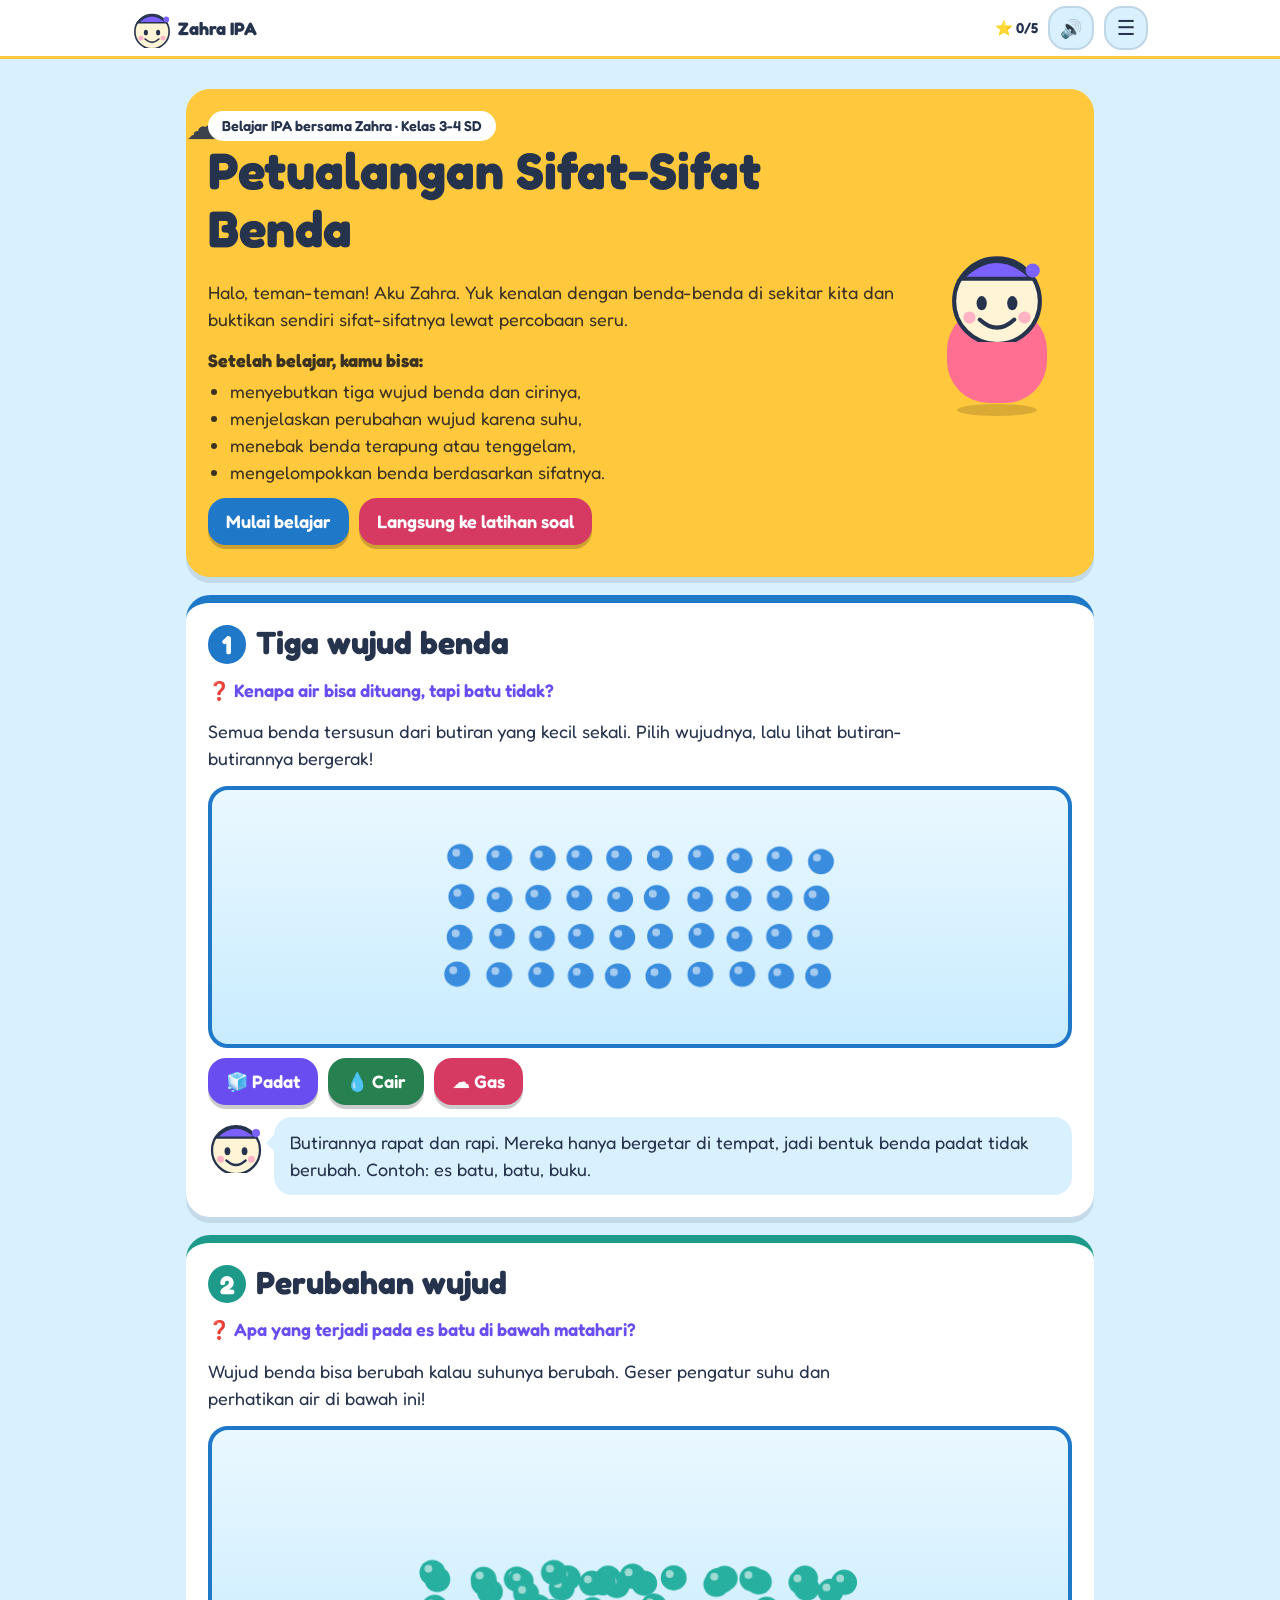
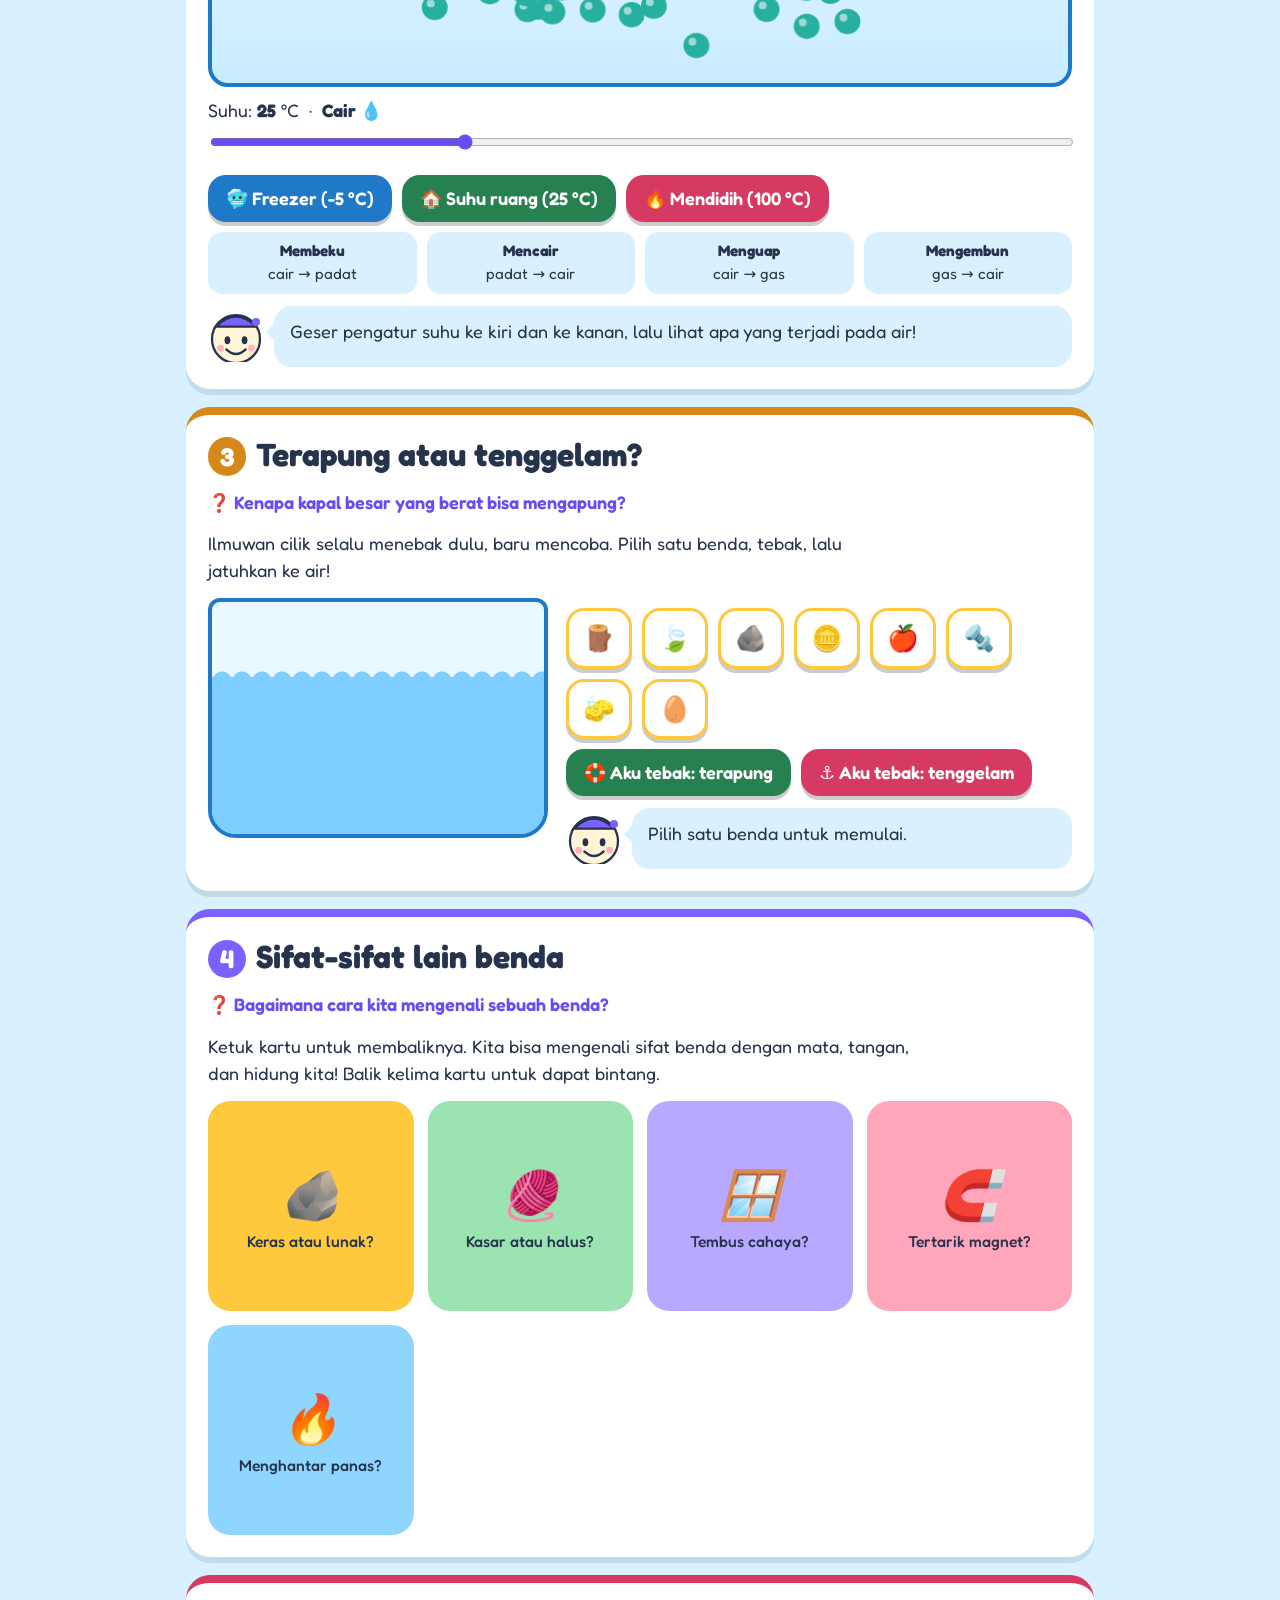
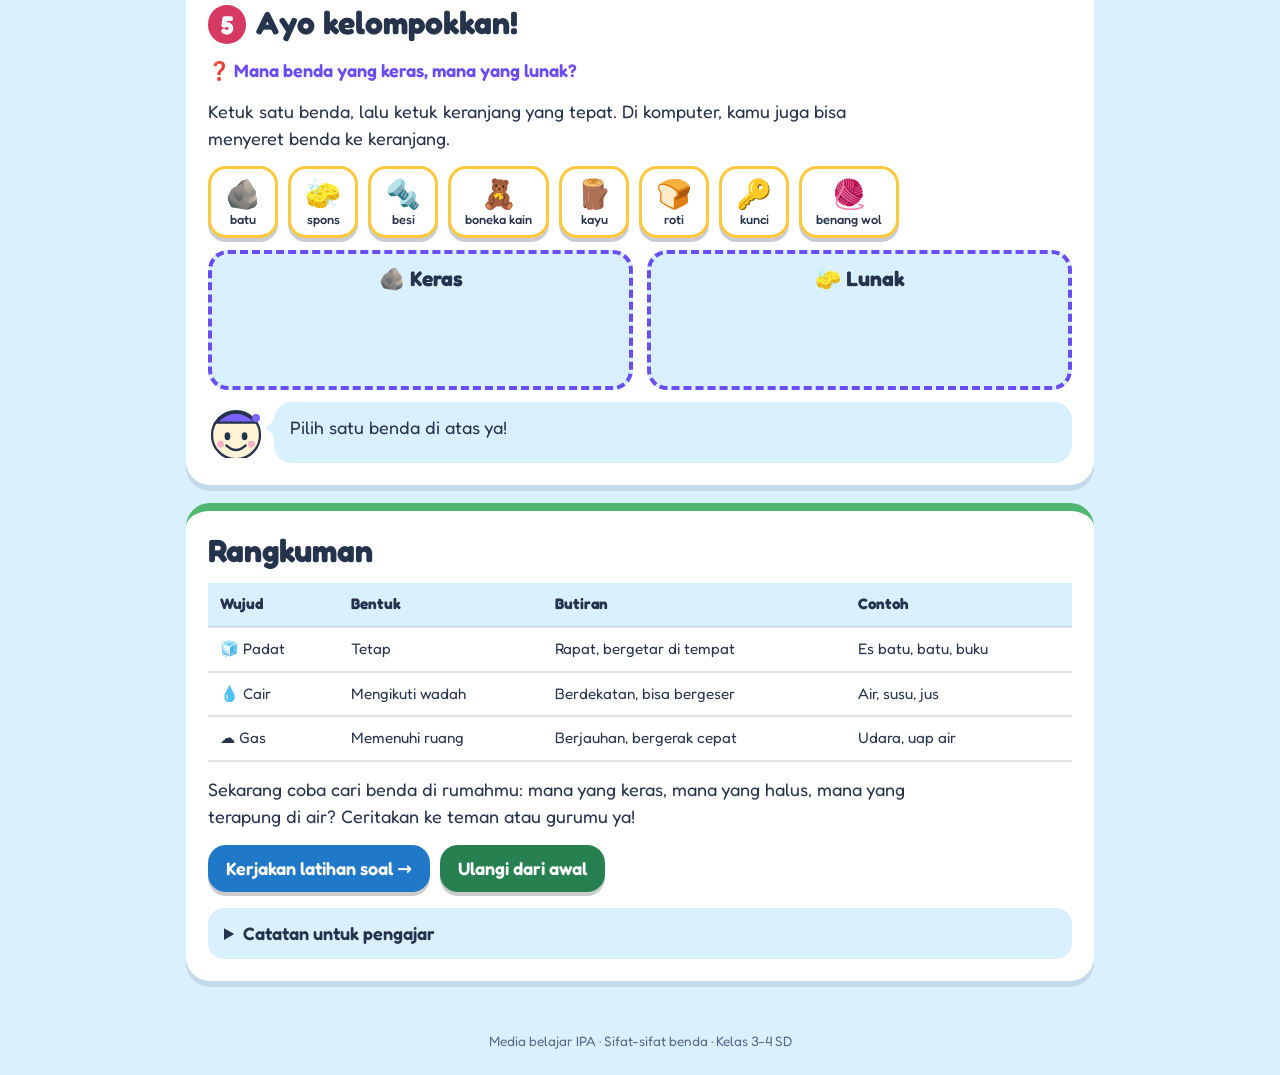
==== index.html @ 749238b2 "Add files via upload" ====
<!doctype html>
<html lang="id">
  <head>
    <meta charset="utf-8" />
    <meta
      name="viewport"
      content="width=device-width, initial-scale=1, viewport-fit=cover"
    />
    <title>Sifat-Sifat Benda | Belajar IPA Kelas 3-4 SD</title>
    <meta
      name="description"
      content="Media belajar interaktif IPA kelas 3-4 SD: wujud benda, perubahan wujud, terapung dan tenggelam, serta sifat-sifat benda."
    />
    <link
      href="https://fonts.googleapis.com/css2?family=Fredoka:wght@400;500;600;700&display=swap"
      rel="stylesheet"
    />
    <link rel="stylesheet" href="style.css" />
  </head>
  <body data-page="materi">
    <main id="isi">
      <section class="hero">
        <span class="cloud" style="top: 8px">☁️</span>
        <div class="herotext">
          <span class="tag">Belajar IPA bersama Zahra · Kelas 3-4 SD</span>
          <h1>Petualangan Sifat-Sifat Benda</h1>
          <p>
            Halo, teman-teman! Aku Zahra. Yuk kenalan dengan benda-benda di
            sekitar kita dan buktikan sendiri sifat-sifatnya lewat percobaan
            seru.
          </p>
          <p class="goal"><b>Setelah belajar, kamu bisa:</b></p>
          <ul class="goal">
            <li>menyebutkan tiga wujud benda dan cirinya,</li>
            <li>menjelaskan perubahan wujud karena suhu,</li>
            <li>menebak benda terapung atau tenggelam,</li>
            <li>mengelompokkan benda berdasarkan sifatnya.</li>
          </ul>
          <div class="btns">
            <button onclick="go('wujud')">Mulai belajar</button>
            <a class="btn alt2" href="latihan.html">Langsung ke latihan soal</a>
          </div>
        </div>
        <svg class="mascot" viewBox="0 0 150 170" aria-label="Maskot Zahra">
          <ellipse cx="75" cy="162" rx="40" ry="6" fill="rgba(0,0,0,.15)" />
          <rect x="25" y="60" width="100" height="95" rx="42" fill="#ff6f91" />
          <use href="#zahra" x="25" y="-6" width="100" height="100" />
        </svg>
      </section>

      <section id="wujud" style="--a: #1f78c8">
        <h2><span class="no">1</span>Tiga wujud benda</h2>
        <p class="ask">❓ Kenapa air bisa dituang, tapi batu tidak?</p>
        <p>
          Semua benda tersusun dari butiran yang kecil sekali. Pilih wujudnya,
          lalu lihat butiran-butirannya bergerak!
        </p>
        <canvas
          id="cv"
          width="860"
          height="260"
          role="img"
          aria-label="Animasi partikel benda padat, cair, dan gas"
        ></canvas>
        <div class="btns" id="modes">
          <button data-m="padat" class="on">🧊 Padat</button>
          <button data-m="cair" class="alt">💧 Cair</button>
          <button data-m="gas" class="alt2">☁️ Gas</button>
        </div>
        <div class="zahra">
          <svg class="zv" aria-hidden="true"><use href="#zahra" /></svg>
          <div class="bubble" id="sayW" aria-live="polite"></div>
        </div>
      </section>

      <section id="ubah" style="--a: #1d9a8a">
        <h2><span class="no">2</span>Perubahan wujud</h2>
        <p class="ask">❓ Apa yang terjadi pada es batu di bawah matahari?</p>
        <p>
          Wujud benda bisa berubah kalau suhunya berubah. Geser pengatur suhu
          dan perhatikan air di bawah ini!
        </p>
        <canvas
          id="cv2"
          width="860"
          height="260"
          role="img"
          aria-label="Animasi partikel air pada suhu yang berbeda"
        ></canvas>
        <div class="temp">
          <label for="temp"
            >Suhu: <b id="tv">25</b> °C &nbsp;·&nbsp;
            <b id="tstate">Cair 💧</b></label
          >
          <input type="range" id="temp" min="-10" max="110" value="25" />
          <div class="btns" id="tq">
            <button data-t="-5">🥶 Freezer (-5 °C)</button>
            <button data-t="25" class="alt">🏠 Suhu ruang (25 °C)</button>
            <button data-t="100" class="alt2">🔥 Mendidih (100 °C)</button>
          </div>
        </div>
        <div class="chips">
          <div><b>Membeku</b><br />cair → padat</div>
          <div><b>Mencair</b><br />padat → cair</div>
          <div><b>Menguap</b><br />cair → gas</div>
          <div><b>Mengembun</b><br />gas → cair</div>
        </div>
        <div class="zahra">
          <svg class="zv" aria-hidden="true"><use href="#zahra" /></svg>
          <div class="bubble" id="sayU" aria-live="polite"></div>
        </div>
      </section>

      <section id="apung" style="--a: #d6891a">
        <h2><span class="no">3</span>Terapung atau tenggelam?</h2>
        <p class="ask">❓ Kenapa kapal besar yang berat bisa mengapung?</p>
        <p>
          Ilmuwan cilik selalu menebak dulu, baru mencoba. Pilih satu benda,
          tebak, lalu jatuhkan ke air!
        </p>
        <div class="lab">
          <div class="tank" id="tank"><div class="water"></div></div>
          <div>
            <div class="btns items" id="items"></div>
            <div class="btns" id="pred" hidden>
              <button class="alt" data-p="apung">🛟 Aku tebak: terapung</button>
              <button class="alt2" data-p="tenggelam">
                ⚓ Aku tebak: tenggelam
              </button>
            </div>
            <div class="zahra">
              <svg class="zv" aria-hidden="true"><use href="#zahra" /></svg>
              <div class="bubble" id="sayA" aria-live="polite">
                Pilih satu benda untuk memulai.
              </div>
            </div>
          </div>
        </div>
      </section>

      <section id="sifat" style="--a: #7b61ff">
        <h2><span class="no">4</span>Sifat-sifat lain benda</h2>
        <p class="ask">❓ Bagaimana cara kita mengenali sebuah benda?</p>
        <p>
          Ketuk kartu untuk membaliknya. Kita bisa mengenali sifat benda dengan
          mata, tangan, dan hidung kita! Balik kelima kartu untuk dapat
          bintang.
        </p>
        <div class="cards">
          <button class="flip" style="--c: #ffc83d" aria-pressed="false">
            <span class="f"><i class="big">🪨</i>Keras atau lunak?</span
            ><span class="b"
              >Benda keras sulit ditekan (batu, besi). Benda lunak mudah berubah
              bentuk (spons, plastisin).</span
            >
          </button>
          <button class="flip" style="--c: #9be3b0" aria-pressed="false">
            <span class="f"><i class="big">🧶</i>Kasar atau halus?</span
            ><span class="b"
              >Rasakan permukaannya dengan tangan. Amplas terasa kasar, sutra
              terasa halus.</span
            >
          </button>
          <button class="flip" style="--c: #b9a8ff" aria-pressed="false">
            <span class="f"><i class="big">🪟</i>Tembus cahaya?</span
            ><span class="b"
              >Kaca bening tembus cahaya. Kayu dan kardus tidak tembus
              cahaya.</span
            >
          </button>
          <button class="flip" style="--c: #ffa6bb" aria-pressed="false">
            <span class="f"><i class="big">🧲</i>Tertarik magnet?</span
            ><span class="b"
              >Paku besi dan klip kertas ditarik magnet. Kayu, plastik, dan karet
              tidak. Tidak semua logam ditarik magnet!</span
            >
          </button>
          <button class="flip" style="--c: #8fd6ff" aria-pressed="false">
            <span class="f"><i class="big">🔥</i>Menghantar panas?</span
            ><span class="b"
              >Sendok logam cepat panas di air hangat. Sendok kayu jauh lebih
              lambat.</span
            >
          </button>
        </div>
      </section>

      <section id="kelompok" style="--a: #d63a63">
        <h2><span class="no">5</span>Ayo kelompokkan!</h2>
        <p class="ask">❓ Mana benda yang keras, mana yang lunak?</p>
        <p>
          Ketuk satu benda, lalu ketuk keranjang yang tepat. Di komputer, kamu
          juga bisa menyeret benda ke keranjang.
        </p>
        <div class="btns pool" id="pool" aria-label="Benda yang dikelompokkan"></div>
        <div class="buckets">
          <div
            class="bucket"
            id="b-keras"
            tabindex="0"
            role="button"
            aria-label="Keranjang benda keras"
          >
            <h3>🪨 Keras</h3>
            <div class="list"></div>
          </div>
          <div
            class="bucket"
            id="b-lunak"
            tabindex="0"
            role="button"
            aria-label="Keranjang benda lunak"
          >
            <h3>🧽 Lunak</h3>
            <div class="list"></div>
          </div>
        </div>
        <div class="zahra">
          <svg class="zv" aria-hidden="true"><use href="#zahra" /></svg>
          <div class="bubble" id="sayK" aria-live="polite">
            Pilih satu benda di atas ya!
          </div>
        </div>
      </section>

      <section id="rangkum" style="--a: #4fb870">
        <h2>Rangkuman</h2>
        <div class="tablewrap">
          <table>
            <thead>
              <tr>
                <th>Wujud</th>
                <th>Bentuk</th>
                <th>Butiran</th>
                <th>Contoh</th>
              </tr>
            </thead>
            <tbody>
              <tr>
                <td>🧊 Padat</td>
                <td>Tetap</td>
                <td>Rapat, bergetar di tempat</td>
                <td>Es batu, batu, buku</td>
              </tr>
              <tr>
                <td>💧 Cair</td>
                <td>Mengikuti wadah</td>
                <td>Berdekatan, bisa bergeser</td>
                <td>Air, susu, jus</td>
              </tr>
              <tr>
                <td>☁️ Gas</td>
                <td>Memenuhi ruang</td>
                <td>Berjauhan, bergerak cepat</td>
                <td>Udara, uap air</td>
              </tr>
            </tbody>
          </table>
        </div>
        <p>
          Sekarang coba cari benda di rumahmu: mana yang keras, mana yang
          halus, mana yang terapung di air? Ceritakan ke teman atau gurumu ya!
        </p>
        <div class="btns">
          <a class="btn" href="latihan.html">Kerjakan latihan soal →</a>
          <button class="alt" onclick="restart()">Ulangi dari awal</button>
        </div>

        <details class="guru">
          <summary>Catatan untuk pengajar</summary>
          <p><b>Alur pembelajaran (±45-60 menit)</b></p>
          <ol>
            <li>Pemantik (5 menit): tanyakan pertanyaan di tiap bagian.</li>
            <li>Wujud benda dan perubahan wujud (15 menit): biarkan siswa mencoba sendiri, lalu minta mereka menjelaskan.</li>
            <li>Terapung/tenggelam (10 menit): minta menebak dulu, lalu uji benda asli (batu, kayu, koin, telur).</li>
            <li>Sifat benda dan mengelompokkan (10 menit): bawa magnet dan benda nyata bila ada.</li>
            <li>Latihan soal dan refleksi (10-15 menit): bahas soal yang salah bersama.</li>
          </ol>
          <p><b>Miskonsepsi yang sering muncul</b></p>
          <ul>
            <li>Benda berat pasti tenggelam. Contoh tandingan: kapal besi terapung, sedangkan paku kecil tenggelam.</li>
            <li>Semua logam ditarik magnet. Yang ditarik umumnya besi, baja, dan nikel; koin, aluminium, dan tembaga tidak.</li>
            <li>Kepulan putih di atas air mendidih dianggap uap air. Uap air sendiri tidak terlihat; yang tampak adalah titik air kecil hasil pengembunan.</li>
          </ul>
          <p>
            Materi ini mengacu pada topik wujud dan sifat benda di IPAS fase B
            (kelas 3-4); sesuaikan dengan modul ajar yang dipakai.
          </p>
        </details>
      </section>
    </main>
    <footer>Media belajar IPA · Sifat-sifat benda · Kelas 3-4 SD</footer>
    <script src="common.js"></script>
    <script src="materi.js"></script>
  </body>
</html>
---- style.css ----
:root {
  --bg: #d9f1ff;
  --card: #fff;
  --ink: #26334d;
  --soft: #5a6985;
  --sun: #ffc83d;
  --leaf: #26804f;
  --pink: #d63a63;
  --vio: #6a4df0;
  --sky: #1f78c8;
  --water: #6cc6ff;
  --line: rgba(38, 51, 77, 0.14);
}
@media (prefers-color-scheme: dark) {
  :root:not([data-theme="light"]) {
    --bg: #17213a;
    --card: #243152;
    --ink: #f1f5ff;
    --soft: #b3bfdc;
    --water: #2f86c9;
    --line: rgba(255, 255, 255, 0.18);
  }
}
:root[data-theme="dark"] {
  --bg: #17213a;
  --card: #243152;
  --ink: #f1f5ff;
  --soft: #b3bfdc;
  --water: #2f86c9;
  --line: rgba(255, 255, 255, 0.18);
}
* {
  box-sizing: border-box;
}
html {
  scroll-behavior: smooth;
  scroll-padding-top: 84px;
}
body {
  margin: 0;
  background: var(--bg);
  color: var(--ink);
  font-family: "Fredoka", "Baloo 2", "Comic Sans MS", system-ui, sans-serif;
  font-size: 18px;
  line-height: 1.5;
}
main {
  max-width: 940px;
  margin: 0 auto;
  padding: 12px 16px;
}
h1,
h2,
h3 {
  line-height: 1.15;
  margin: 0 0 0.4em;
}
h1 {
  font-size: clamp(2rem, 6vw, 3.2rem);
  font-weight: 700;
}
h2 {
  font-size: clamp(1.4rem, 4vw, 2rem);
}
p {
  margin: 0.3em 0 0.8em;
  max-width: 64ch;
}
footer {
  text-align: center;
  color: var(--soft);
  font-size: 0.85rem;
  padding: 20px 16px calc(24px + env(safe-area-inset-bottom, 0px));
}

/* ---- Navigasi ---- */
.nav {
  position: sticky;
  top: 0;
  z-index: 20;
  background: var(--card);
  border-bottom: 3px solid var(--sun);
  padding-top: env(safe-area-inset-top, 0px);
}
.nav-in {
  max-width: 1040px;
  margin: 0 auto;
  display: flex;
  align-items: center;
  gap: 10px;
  padding: 6px 12px;
}
.brand {
  display: flex;
  align-items: center;
  gap: 6px;
  font-weight: 700;
  color: var(--ink);
  text-decoration: none;
  flex: none;
}
.zv {
  width: 40px;
  height: 40px;
  flex: none;
}
.sp {
  flex: 1;
}
.menu {
  position: absolute;
  left: 0;
  right: 0;
  top: 100%;
  background: var(--card);
  border-bottom: 3px solid var(--sun);
  box-shadow: 0 10px 20px rgba(0, 0, 0, 0.2);
  padding: 8px 12px 12px;
  display: grid;
  gap: 4px;
  max-height: 80vh;
  overflow-y: auto;
}
.menu[hidden] {
  display: none;
}
.menu a {
  color: var(--ink);
  text-decoration: none;
  font-weight: 500;
  padding: 12px 14px;
  border-radius: 12px;
  max-width: 1040px;
}
.menu a:hover,
.menu a.act {
  background: var(--sun);
  color: #26334d;
}
.burger {
  font-size: 1.3rem;
  line-height: 1;
}
.warn {
  color: var(--pink);
  font-weight: 600;
  margin: 0 0 8px;
}
.form {
  display: grid;
  gap: 4px;
  max-width: 360px;
}
.stat {
  display: grid;
  grid-template-columns: repeat(auto-fit, minmax(130px, 1fr));
  gap: 10px;
  margin: 10px 0;
}
.stat div {
  background: var(--bg);
  border-radius: 14px;
  padding: 10px;
  text-align: center;
}
.stat b {
  display: block;
  font-size: 1.6rem;
}
td button {
  min-height: 36px;
  padding: 4px 12px;
  font-size: 0.85rem;
}
.stars {
  font-weight: 600;
  font-size: 0.9rem;
  white-space: nowrap;
}
.mute {
  background: var(--bg);
  color: var(--ink);
  box-shadow: none;
  padding: 4px 10px;
  border: 2px solid var(--line);
}
@media (max-width: 640px) {
  .brand span {
    display: none;
  }
}

/* ---- Kartu bagian ---- */
section {
  background: var(--card);
  border-radius: 24px;
  border-top: 8px solid var(--a, var(--sky));
  padding: 22px;
  margin: 18px 0;
  box-shadow: 0 6px 0 rgba(38, 51, 77, 0.12);
}
.no {
  display: inline-grid;
  place-items: center;
  width: 1.5em;
  height: 1.5em;
  margin-right: 10px;
  border-radius: 50%;
  background: var(--a, var(--sky));
  color: #fff;
  font-size: 0.8em;
}
.ask {
  font-weight: 600;
  color: var(--vio);
}
.hero {
  display: grid;
  grid-template-columns: 1fr auto;
  gap: 16px;
  align-items: center;
  background: var(--sun);
  color: #26334d;
  border-top: 0;
  overflow: hidden;
  position: relative;
  z-index: 0;
}
.herotext {
  position: relative;
  z-index: 1;
}
.hero p {
  color: #3b3320;
}
.goal {
  margin-bottom: 0.2em;
}
ul.goal {
  margin: 0 0 12px;
  padding-left: 1.2em;
  color: #3b3320;
}
.tag {
  display: inline-block;
  background: #fff;
  color: #26334d;
  border-radius: 99px;
  padding: 4px 14px;
  font-weight: 600;
  font-size: 0.9rem;
}
.mascot {
  width: 150px;
  height: 170px;
  animation: hop 1.6s ease-in-out infinite;
  transform-origin: 50% 100%;
  position: relative;
  z-index: 1;
}
@keyframes hop {
  0%,
  100% {
    transform: translateY(0) scale(1.05, 0.95);
  }
  45% {
    transform: translateY(-26px) scale(0.96, 1.05);
  }
}
.cloud {
  position: absolute;
  font-size: 2.4rem;
  opacity: 0.9;
  animation: drift 18s linear infinite;
}
@keyframes drift {
  from {
    transform: translateX(-80px);
  }
  to {
    transform: translateX(110vw);
  }
}

/* ---- Tombol ---- */
.btns {
  display: flex;
  flex-wrap: wrap;
  gap: 10px;
  margin: 10px 0;
}
button,
.btn {
  font: inherit;
  font-weight: 600;
  border: 0;
  border-radius: 18px;
  padding: 10px 18px;
  min-height: 44px;
  min-width: 44px;
  background: var(--sky);
  color: #fff;
  cursor: pointer;
  text-decoration: none;
  display: inline-flex;
  align-items: center;
  justify-content: center;
  box-shadow: 0 4px 0 rgba(0, 0, 0, 0.2);
  transition: transform 0.1s;
}
button:active,
.btn:active {
  transform: translateY(3px);
  box-shadow: 0 1px 0 rgba(0, 0, 0, 0.2);
}
button:focus-visible,
.btn:focus-visible,
a:focus-visible,
input:focus-visible,
.bucket:focus-visible {
  outline: 4px solid var(--vio);
  outline-offset: 2px;
}
button.on {
  background: var(--vio);
}
.alt {
  background: var(--leaf);
}
.alt2 {
  background: var(--pink);
}
button:disabled {
  cursor: default;
  opacity: 1;
}

/* ---- Bubble Zahra ---- */
.zahra {
  display: flex;
  gap: 10px;
  align-items: flex-start;
  margin-top: 12px;
}
.zahra .zv {
  width: 56px;
  height: 56px;
}
.bubble {
  position: relative;
  flex: 1;
  background: var(--bg);
  border-radius: 18px;
  padding: 12px 16px;
  min-height: 3.4em;
}
.bubble::before {
  content: "";
  position: absolute;
  left: -8px;
  top: 18px;
  border: 8px solid transparent;
  border-left: 0;
  border-right-color: var(--bg);
}

/* ---- Kanvas, suhu ---- */
canvas {
  width: 100%;
  height: auto;
  aspect-ratio: 860 / 260;
  background: linear-gradient(#eaf8ff, #c9ecff);
  border-radius: 20px;
  border: 4px solid var(--sky);
  display: block;
}
.temp {
  margin-top: 10px;
}
.temp input[type="range"] {
  width: 100%;
  height: 32px;
  accent-color: var(--vio);
}
.chips {
  display: grid;
  grid-template-columns: repeat(auto-fit, minmax(130px, 1fr));
  gap: 10px;
  margin-top: 8px;
  text-align: center;
}
.chips div {
  background: var(--bg);
  border-radius: 14px;
  padding: 8px;
  font-size: 0.95rem;
}

/* ---- Tangki ---- */
.tank {
  position: relative;
  height: 240px;
  border: 4px solid var(--sky);
  border-radius: 12px 12px 28px 28px;
  overflow: hidden;
  background: #eaf8ff;
  max-width: 340px;
  flex: 1 1 260px;
}
.water {
  position: absolute;
  left: 0;
  right: 0;
  bottom: 0;
  height: 68%;
  background: var(--water);
  opacity: 0.85;
}
.water::before {
  content: "";
  position: absolute;
  left: 0;
  right: 0;
  top: -8px;
  height: 16px;
  background: radial-gradient(circle at 10px 12px, var(--water) 9px, transparent 10px) 0 0 / 20px 16px repeat-x;
  animation: wave 2s linear infinite;
}
@keyframes wave {
  to {
    background-position: 20px 0;
  }
}
.drop {
  position: absolute;
  left: 0;
  top: 0;
  font-size: 2.6rem;
  line-height: 1;
}
.lab {
  display: flex;
  flex-wrap: wrap;
  gap: 18px;
  align-items: flex-start;
}
.lab > div:last-child {
  flex: 2 1 280px;
}
.items button,
.gi {
  font-size: 1.6rem;
  padding: 8px 14px;
  background: var(--card);
  color: var(--ink);
  box-shadow: 0 4px 0 rgba(38, 51, 77, 0.25);
  border: 3px solid var(--sun);
}
.items button.sel,
.gi.sel {
  background: var(--sun);
  color: #26334d;
}

/* ---- Kartu balik ---- */
.cards {
  display: grid;
  grid-template-columns: repeat(auto-fit, minmax(190px, 1fr));
  gap: 14px;
}
.flip {
  position: relative;
  perspective: 700px;
  height: 210px;
  background: none;
  box-shadow: none;
  padding: 0;
  color: inherit;
}
.flip > span {
  position: absolute;
  inset: 0;
  border-radius: 22px;
  display: flex;
  flex-direction: column;
  align-items: center;
  justify-content: center;
  padding: 12px;
  text-align: center;
  backface-visibility: hidden;
  transition: transform 0.6s;
  font-weight: 500;
  font-size: 0.98rem;
}
.flip .f {
  background: var(--c);
  color: #26334d;
}
.flip .b {
  background: var(--card);
  border: 4px solid var(--c);
  transform: rotateY(180deg);
  color: var(--ink);
}
.flip.go .f {
  transform: rotateY(-180deg);
}
.flip.go .b {
  transform: rotateY(0);
}
.big {
  font-size: 3rem;
  display: block;
  animation: wig 2.4s ease-in-out infinite;
}
@keyframes wig {
  0%,
  100% {
    transform: rotate(-6deg);
  }
  50% {
    transform: rotate(6deg);
  }
}

/* ---- Kelompokkan ---- */
.gi {
  flex-direction: column;
  gap: 0;
  line-height: 1.2;
  font-size: 1rem;
}
.gi .em {
  font-size: 1.8rem;
}
.gi small {
  font-size: 0.8rem;
  font-weight: 500;
}
.buckets {
  display: grid;
  grid-template-columns: 1fr 1fr;
  gap: 14px;
  margin-top: 12px;
}
.bucket {
  border: 4px dashed var(--vio);
  border-radius: 20px;
  padding: 12px;
  min-height: 140px;
  text-align: center;
  background: var(--bg);
  cursor: pointer;
}
.bucket.over,
.bucket:hover {
  border-style: solid;
}
.bucket .list {
  display: flex;
  flex-wrap: wrap;
  gap: 6px;
  justify-content: center;
}
.bucket .gi {
  border-color: var(--leaf);
}
.shake {
  animation: shake 0.4s;
}
@keyframes shake {
  25% {
    transform: translateX(-6px);
  }
  75% {
    transform: translateX(6px);
  }
}

/* ---- Tabel, catatan guru ---- */
.tablewrap {
  overflow-x: auto;
  margin: 8px 0 14px;
}
table {
  border-collapse: collapse;
  width: 100%;
  min-width: 520px;
  font-size: 0.95rem;
}
th,
td {
  text-align: left;
  padding: 10px 12px;
  border-bottom: 2px solid var(--line);
}
th {
  background: var(--bg);
}
.guru {
  margin-top: 16px;
  background: var(--bg);
  border-radius: 16px;
  padding: 12px 16px;
}
.guru summary {
  cursor: pointer;
  font-weight: 600;
}

/* ---- Latihan ---- */
.nm {
  display: block;
  font-weight: 600;
}
input[type="text"],
input[type="password"],
input[type="search"] {
  font: inherit;
  width: 100%;
  max-width: 360px;
  padding: 10px 14px;
  margin: 4px 0 12px;
  border-radius: 14px;
  border: 3px solid var(--line);
  background: var(--card);
  color: var(--ink);
}
.topics {
  display: grid;
  grid-template-columns: repeat(auto-fit, minmax(240px, 1fr));
  gap: 14px;
  margin-bottom: 18px;
}
.qhead {
  display: flex;
  justify-content: space-between;
  align-items: center;
  gap: 8px;
  font-weight: 600;
}
.qhead .tag {
  background: var(--bg);
  color: var(--ink);
}
.bar {
  height: 14px;
  background: var(--bg);
  border-radius: 99px;
  overflow: hidden;
  margin: 8px 0 14px;
}
.bar i {
  display: block;
  height: 100%;
  width: 0;
  background: var(--leaf);
  border-radius: 99px;
  transition: width 0.4s;
}
.qt {
  font-size: clamp(1.2rem, 3.5vw, 1.6rem);
}
.opts {
  display: grid;
  gap: 10px;
}
.opts button {
  justify-content: flex-start;
  text-align: left;
  background: var(--card);
  color: var(--ink);
  border: 3px solid var(--vio);
  font-size: 1.05rem;
  padding: 12px 18px;
}
.opts button.ok {
  background: var(--leaf);
  color: #fff;
  border-color: var(--leaf);
}
.opts button.ok::after {
  content: "\00a0✓";
}
.opts button.bad::after {
  content: "\00a0✗";
}
.opts button.bad {
  animation: shake 0.4s;
  background: var(--pink);
  color: #fff;
  border-color: var(--pink);
}
.result {
  text-align: center;
  margin: 10px 0;
}
.medal {
  font-size: 4rem;
  line-height: 1.1;
}
.big-score {
  font-size: 2.4rem;
  font-weight: 700;
}
.rtitle {
  font-weight: 600;
  color: var(--vio);
  font-size: 1.2rem;
}
.who {
  color: var(--soft);
  max-width: none;
}
#review ul {
  padding-left: 1.2em;
}
#review li {
  margin-bottom: 10px;
}

/* ---- Toast ---- */
.toast {
  position: fixed;
  left: 50%;
  bottom: calc(20px + env(safe-area-inset-bottom, 0px));
  transform: translate(-50%, 30px);
  background: var(--ink);
  color: var(--card);
  padding: 10px 18px;
  border-radius: 99px;
  font-weight: 600;
  opacity: 0;
  pointer-events: none;
  transition: 0.3s;
  z-index: 30;
  max-width: 90vw;
  text-align: center;
}
.toast.show {
  opacity: 1;
  transform: translate(-50%, 0);
}

@media (max-width: 560px) {
  .hero {
    grid-template-columns: 1fr;
  }
  .mascot {
    margin: 0 auto;
  }
  section {
    padding: 16px;
  }
}
@media (prefers-reduced-motion: reduce) {
  * {
    animation: none !important;
    transition: none !important;
    scroll-behavior: auto !important;
  }
}
@media print {
  .nav,
  .toast,
  footer,
  .btns,
  #start,
  #play {
    display: none !important;
  }
  body {
    background: #fff;
    color: #000;
  }
  section {
    box-shadow: none;
    border: 2px solid #999;
  }
}

/* ---- Pilihan topik, keluar tugas ---- */
.step {
  display: flex;
  align-items: center;
  margin: 18px 0 10px;
  font-size: 1.15rem;
}
.step .no {
  font-size: 0.75em;
}
.tcard {
  flex-direction: column;
  align-items: flex-start;
  justify-content: flex-start;
  text-align: left;
  gap: 4px;
  padding: 16px;
  background: var(--card);
  color: var(--ink);
  border: 4px solid var(--c);
  border-radius: 22px;
  font-weight: 400;
  box-shadow: 0 5px 0 rgba(38, 51, 77, 0.2);
}
.tcard:hover {
  transform: translateY(-2px);
}
.tcard .ic {
  font-size: 2.4rem;
  line-height: 1.1;
}
.tcard h4 {
  margin: 0;
  font-size: 1.2rem;
  font-weight: 700;
}
.tcard p {
  margin: 0;
  font-size: 0.95rem;
  color: var(--soft);
}
.tcard small {
  font-size: 0.85rem;
  color: var(--soft);
}
.tcard .go {
  margin-top: 8px;
  background: var(--c);
  color: #fff;
  padding: 6px 16px;
  border-radius: 99px;
  font-weight: 600;
}
.exit {
  background: var(--bg);
  color: var(--ink);
  box-shadow: none;
  border: 2px solid var(--line);
  min-height: 40px;
  padding: 4px 14px;
  font-size: 0.9rem;
  margin-left: auto;
}
dialog {
  background: var(--card);
  color: var(--ink);
  border: 4px solid var(--pink);
  border-radius: 22px;
  padding: 20px;
  max-width: 420px;
  width: calc(100% - 32px);
}
dialog::backdrop {
  background: rgba(0, 0, 0, 0.55);
}
#next:disabled {
  opacity: 0.45;
  cursor: not-allowed;
  box-shadow: none;
}
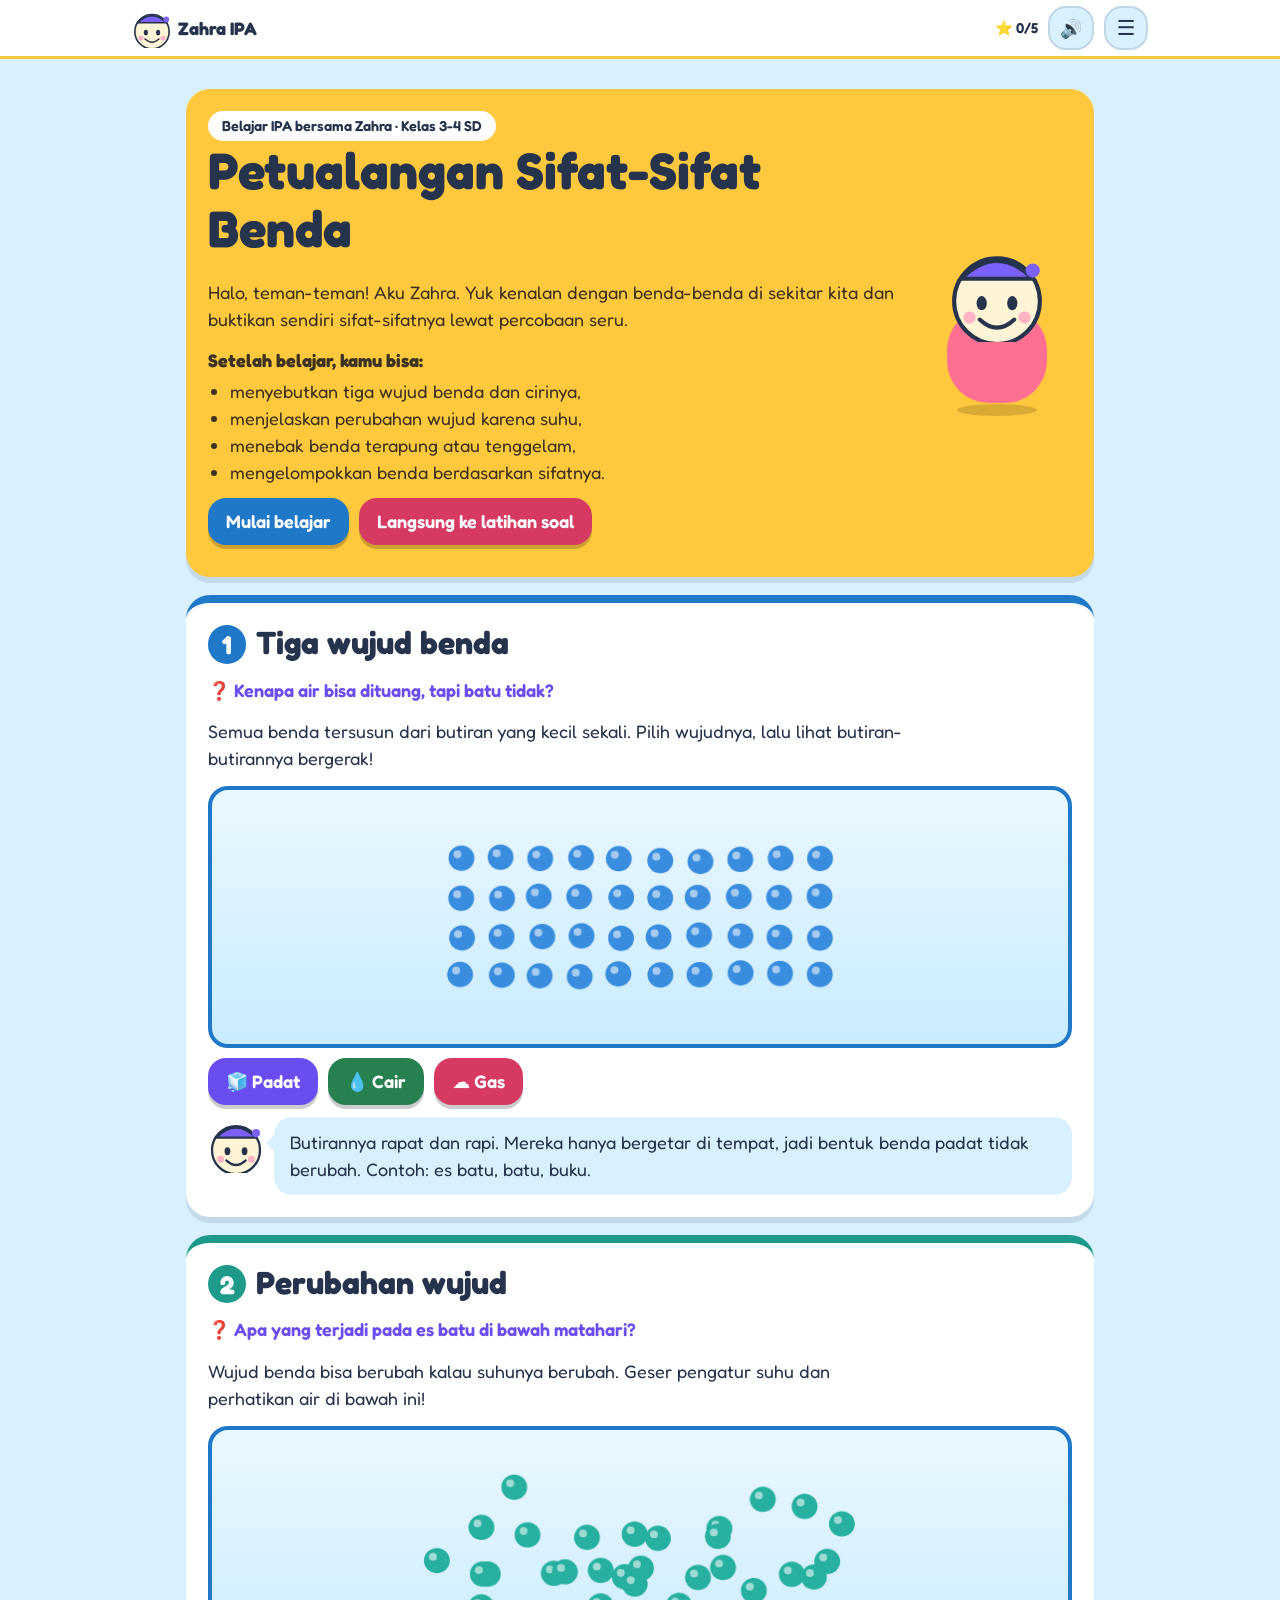
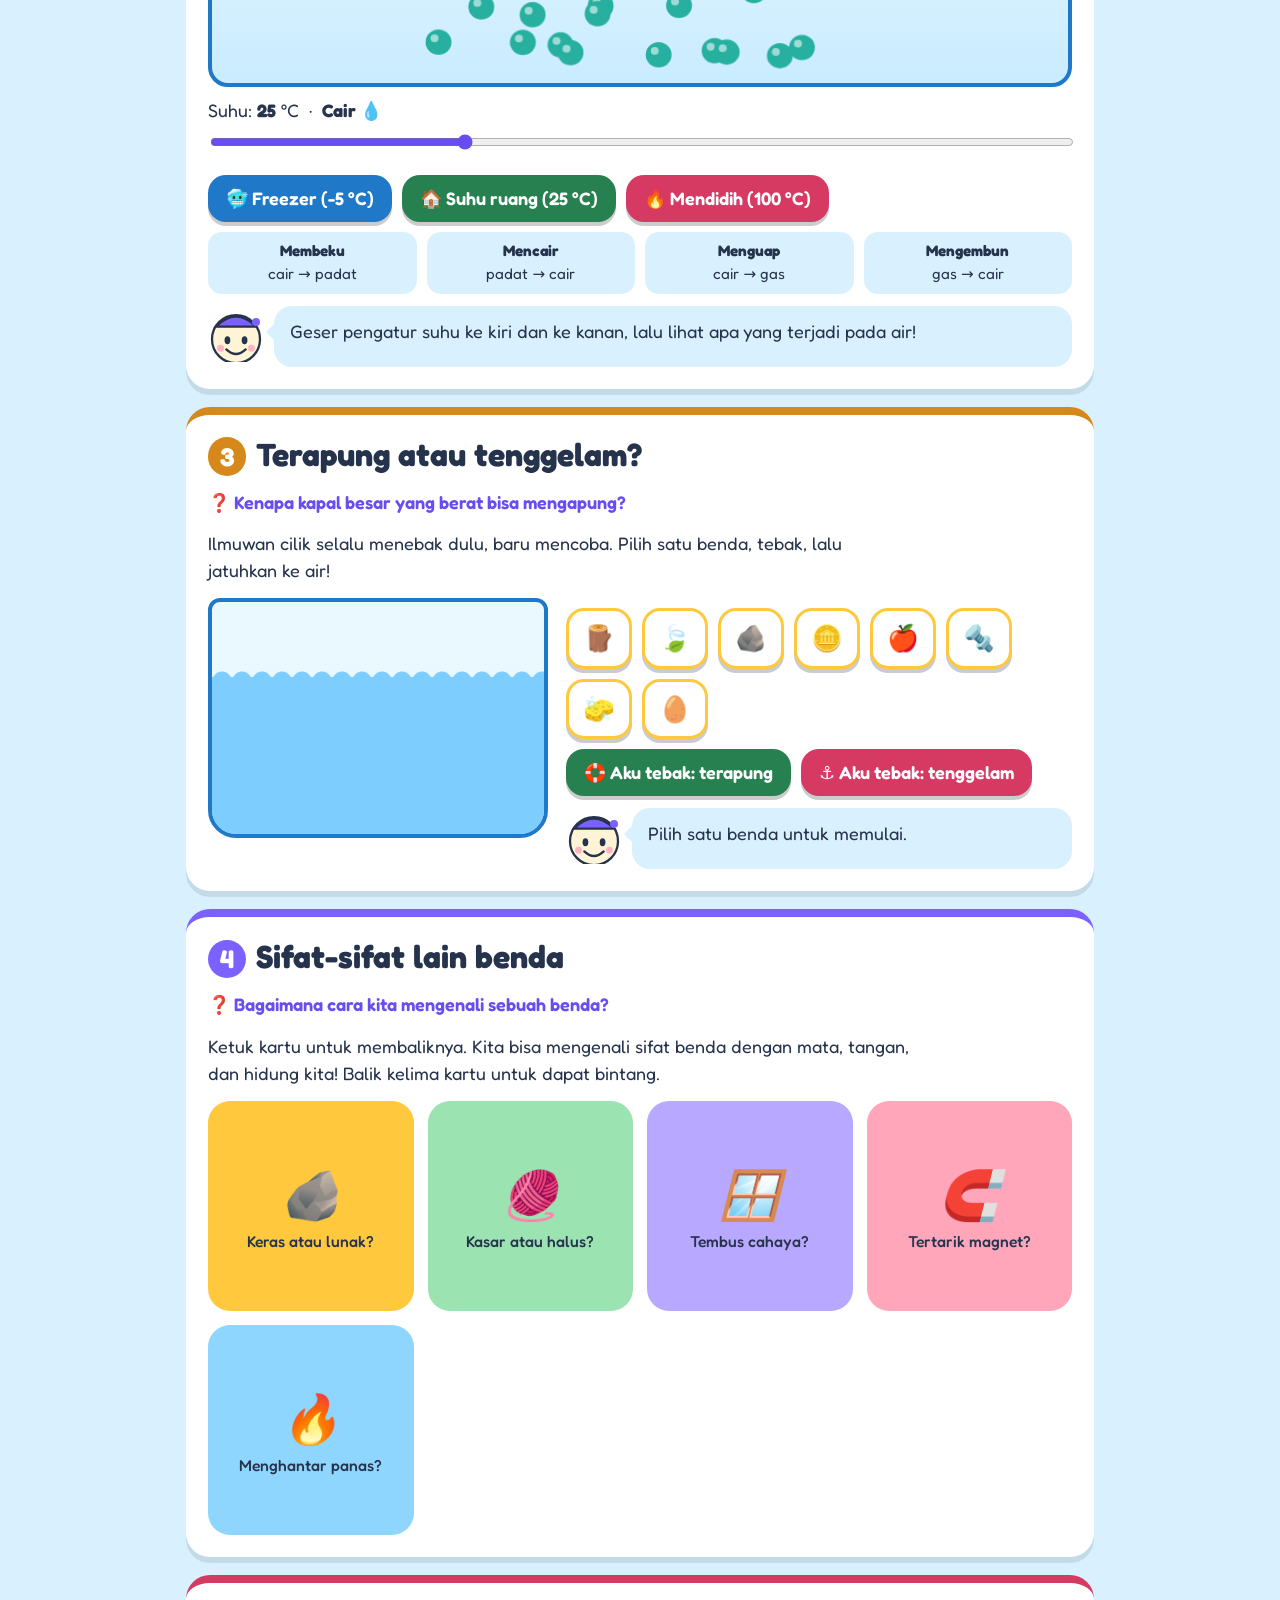
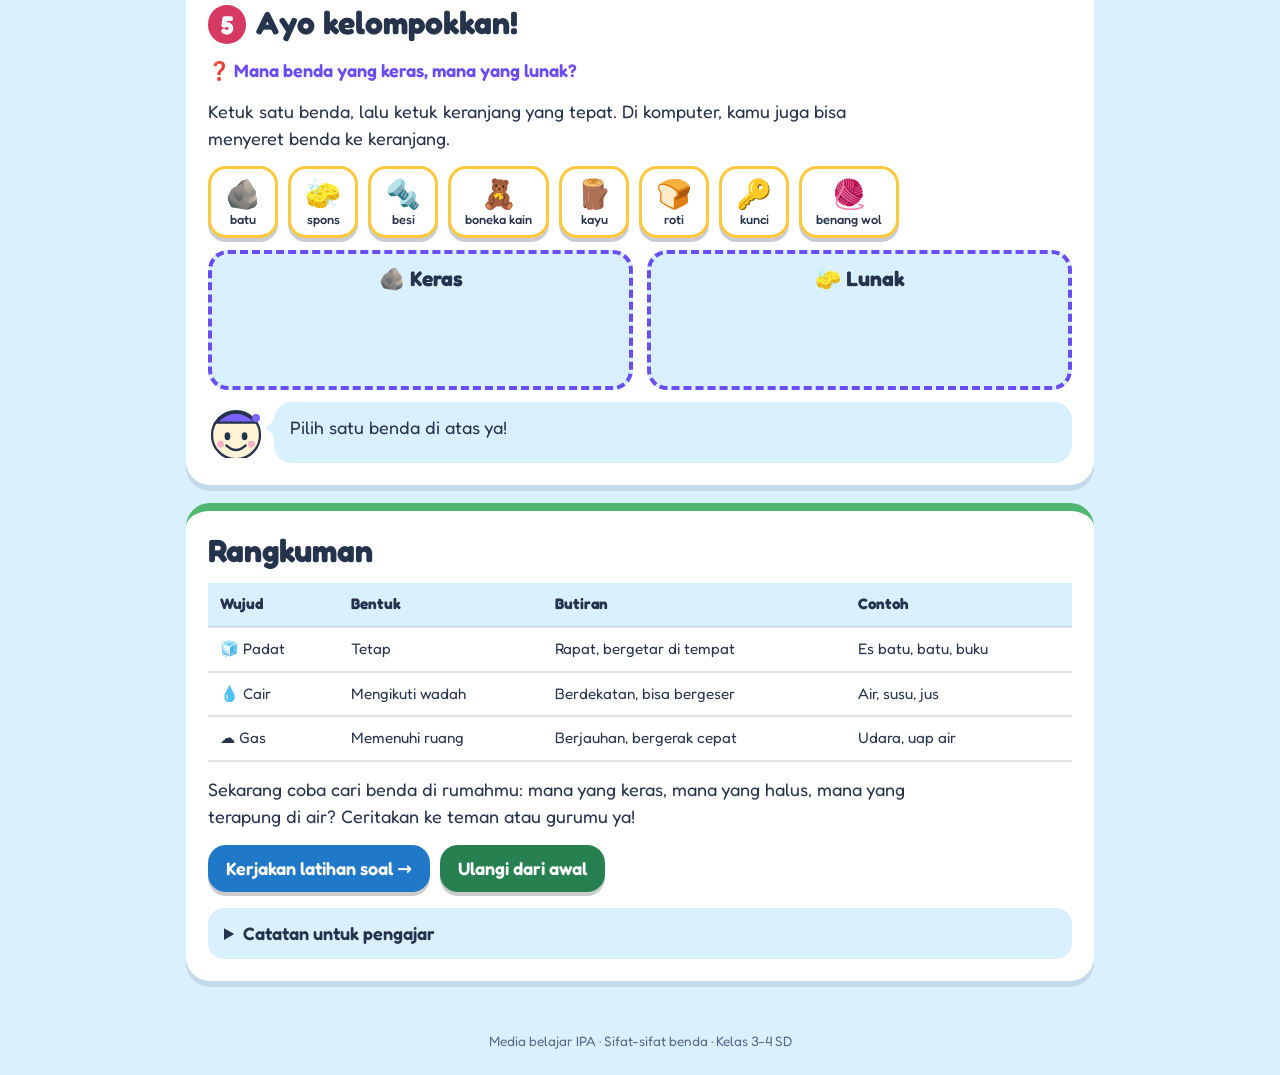
==== commit be0b63b1: "Add files via upload" ====
--- a/index.html
+++ b/index.html
@@ -20,7 +20,6 @@
   <body data-page="materi">
     <main id="isi">
       <section class="hero">
-        <span class="cloud" style="top: 8px">☁️</span>
         <div class="herotext">
           <span class="tag">Belajar IPA bersama Zahra · Kelas 3-4 SD</span>
           <h1>Petualangan Sifat-Sifat Benda</h1>
--- a/style.css
+++ b/style.css
@@ -267,21 +267,6 @@
     transform: translateY(-26px) scale(0.96, 1.05);
   }
 }
-.cloud {
-  position: absolute;
-  font-size: 2.4rem;
-  opacity: 0.9;
-  animation: drift 18s linear infinite;
-}
-@keyframes drift {
-  from {
-    transform: translateX(-80px);
-  }
-  to {
-    transform: translateX(110vw);
-  }
-}
-
 /* ---- Tombol ---- */
 .btns {
   display: flex;
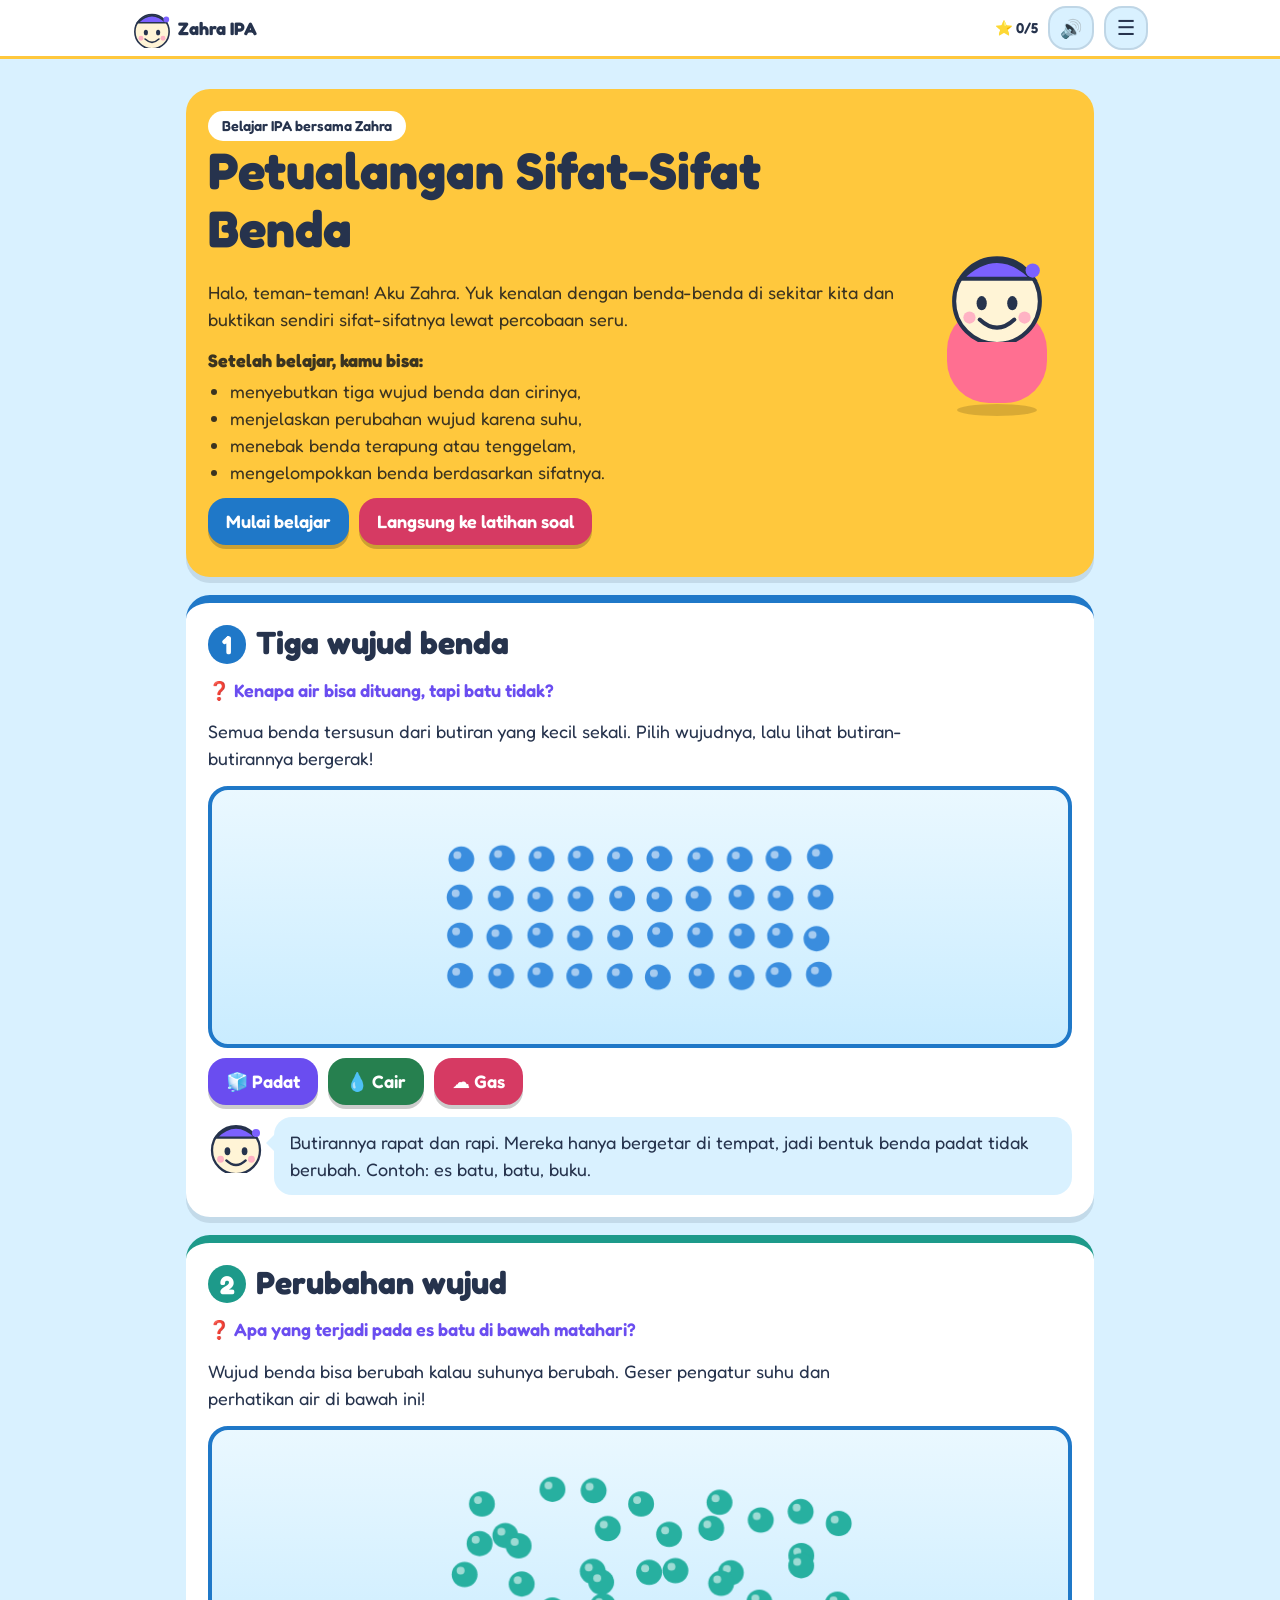
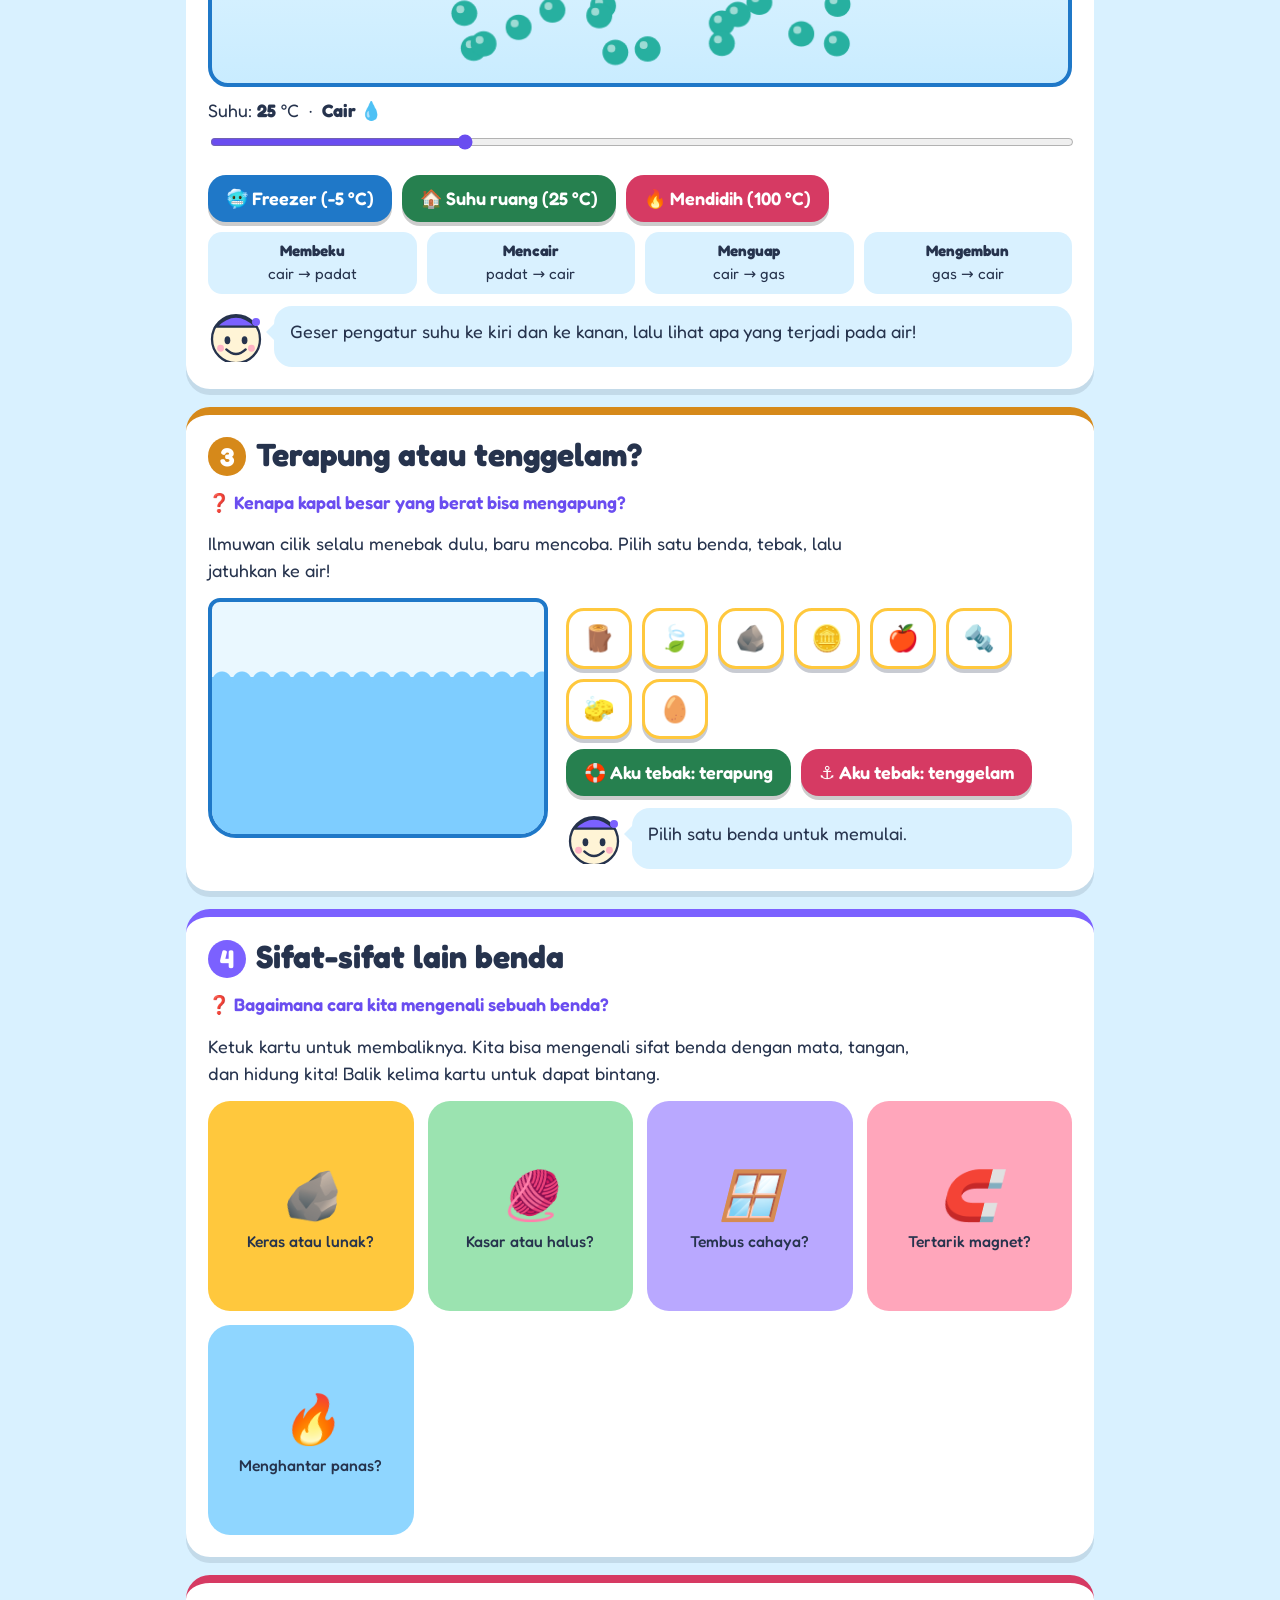
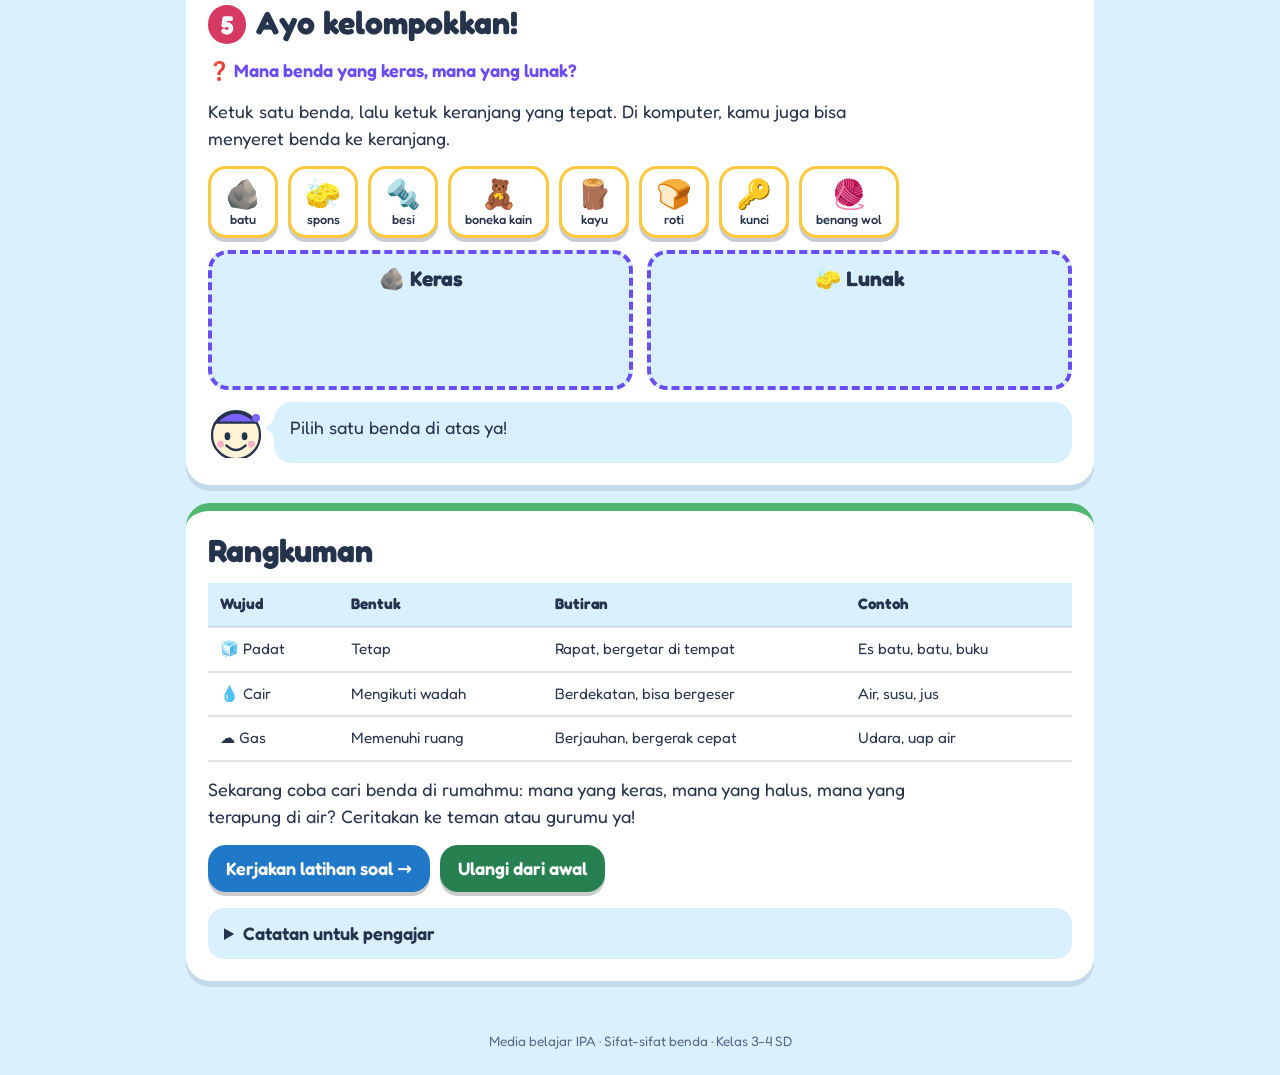
==== commit 7587a8af: "Add files via upload" ====
--- a/index.html
+++ b/index.html
@@ -21,7 +21,7 @@
     <main id="isi">
       <section class="hero">
         <div class="herotext">
-          <span class="tag">Belajar IPA bersama Zahra · Kelas 3-4 SD</span>
+          <span class="tag">Belajar IPA bersama Zahra</span>
           <h1>Petualangan Sifat-Sifat Benda</h1>
           <p>
             Halo, teman-teman! Aku Zahra. Yuk kenalan dengan benda-benda di
